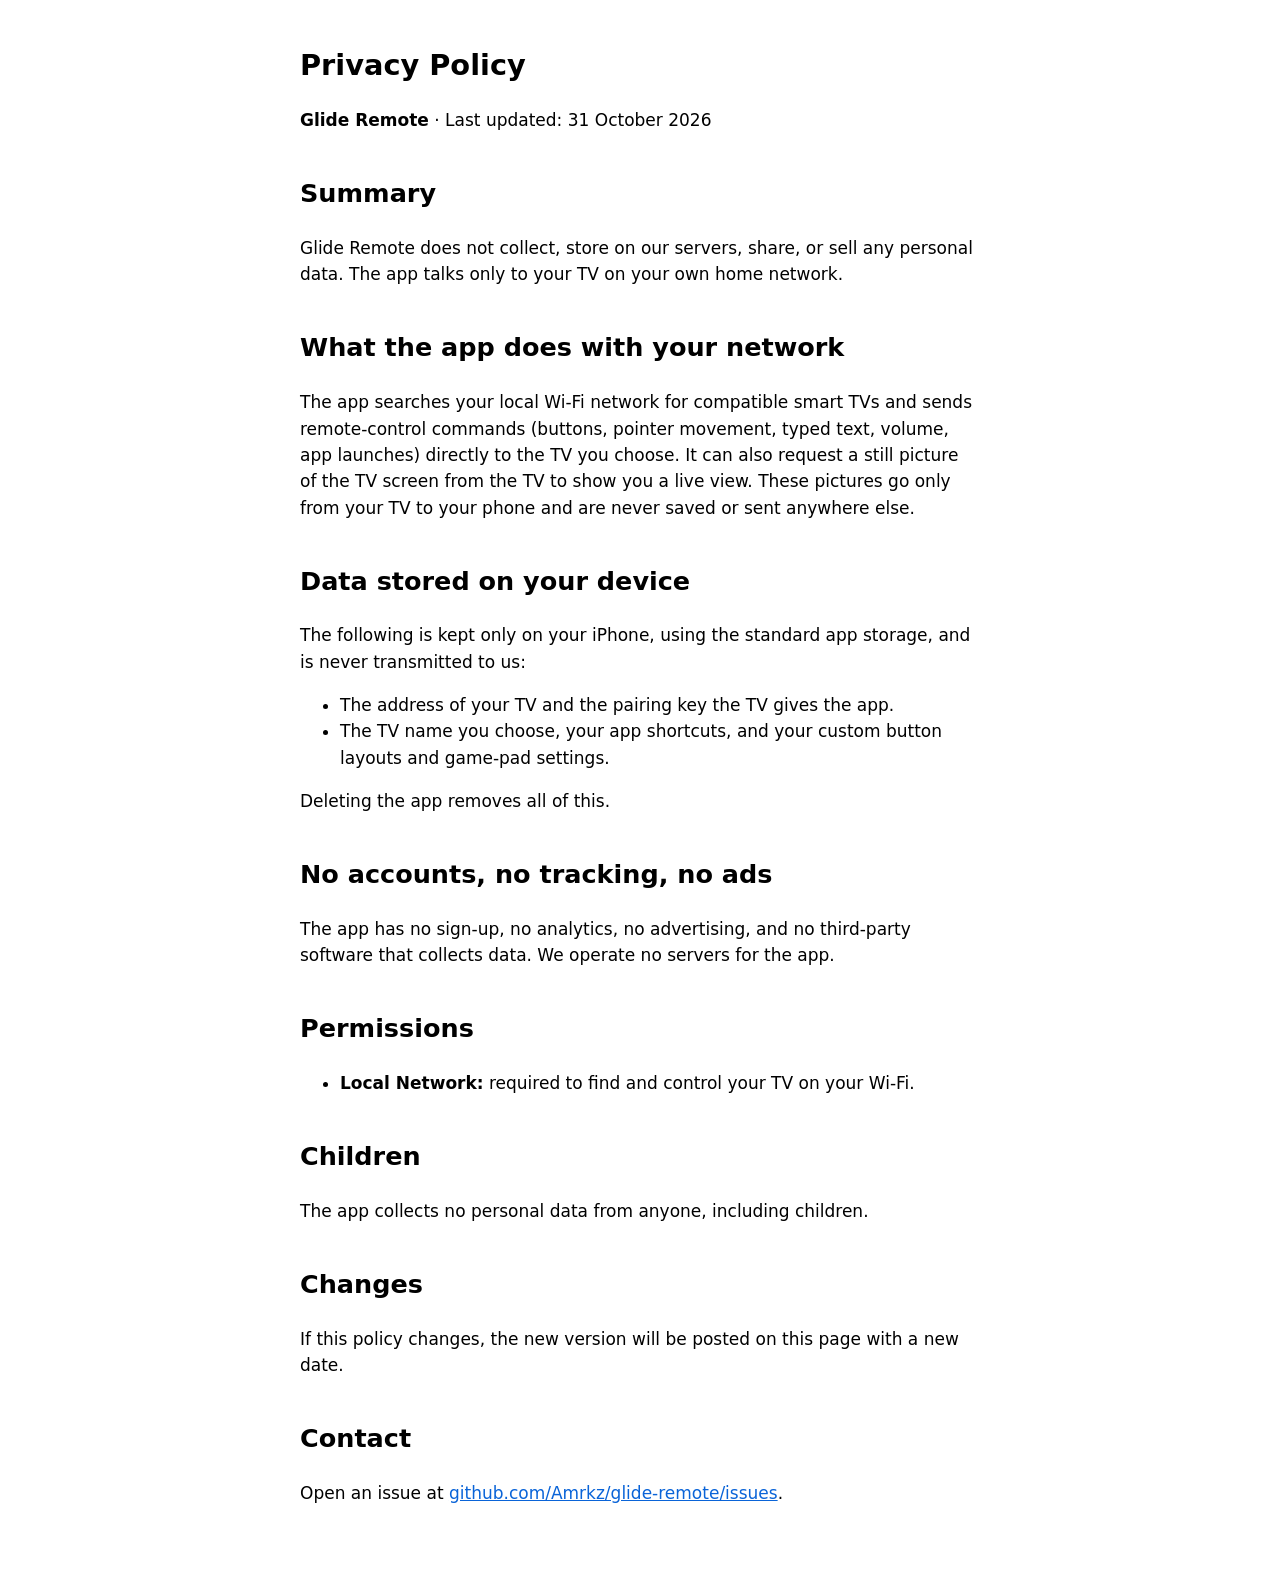
==== privacy.html @ 2a5bd2a6 "Add support and privacy pages for Glide Remote" ====
<!doctype html>
<html lang="en">
<head>
<meta charset="utf-8">
<meta name="viewport" content="width=device-width, initial-scale=1">
<title>Glide Remote – Privacy Policy</title>
<style>
  :root { color-scheme: light dark; }
  body { font: 17px/1.55 -apple-system, system-ui, sans-serif; max-width: 680px; margin: 0 auto; padding: 24px 16px 64px; }
  h1 { font-size: 1.8rem; }
  h2 { margin-top: 1.6em; }
  a { color: #0a64d8; }
</style>
</head>
<body>
<h1>Privacy Policy</h1>
<p><strong>Glide Remote</strong> &middot; Last updated: 31 October 2026</p>

<h2>Summary</h2>
<p>Glide Remote does not collect, store on our servers, share, or sell any personal data. The app talks only to your TV on your own home network.</p>

<h2>What the app does with your network</h2>
<p>The app searches your local Wi-Fi network for compatible smart TVs and sends remote-control commands (buttons, pointer movement, typed text, volume, app launches) directly to the TV you choose. It can also request a still picture of the TV screen from the TV to show you a live view. These pictures go only from your TV to your phone and are never saved or sent anywhere else.</p>

<h2>Data stored on your device</h2>
<p>The following is kept only on your iPhone, using the standard app storage, and is never transmitted to us:</p>
<ul>
  <li>The address of your TV and the pairing key the TV gives the app.</li>
  <li>The TV name you choose, your app shortcuts, and your custom button layouts and game-pad settings.</li>
</ul>
<p>Deleting the app removes all of this.</p>

<h2>No accounts, no tracking, no ads</h2>
<p>The app has no sign-up, no analytics, no advertising, and no third-party software that collects data. We operate no servers for the app.</p>

<h2>Permissions</h2>
<ul>
  <li><strong>Local Network:</strong> required to find and control your TV on your Wi-Fi.</li>
</ul>

<h2>Children</h2>
<p>The app collects no personal data from anyone, including children.</p>

<h2>Changes</h2>
<p>If this policy changes, the new version will be posted on this page with a new date.</p>

<h2>Contact</h2>
<p>Open an issue at <a href="https://github.com/Amrkz/glide-remote/issues">github.com/Amrkz/glide-remote/issues</a>.</p>
</body>
</html>
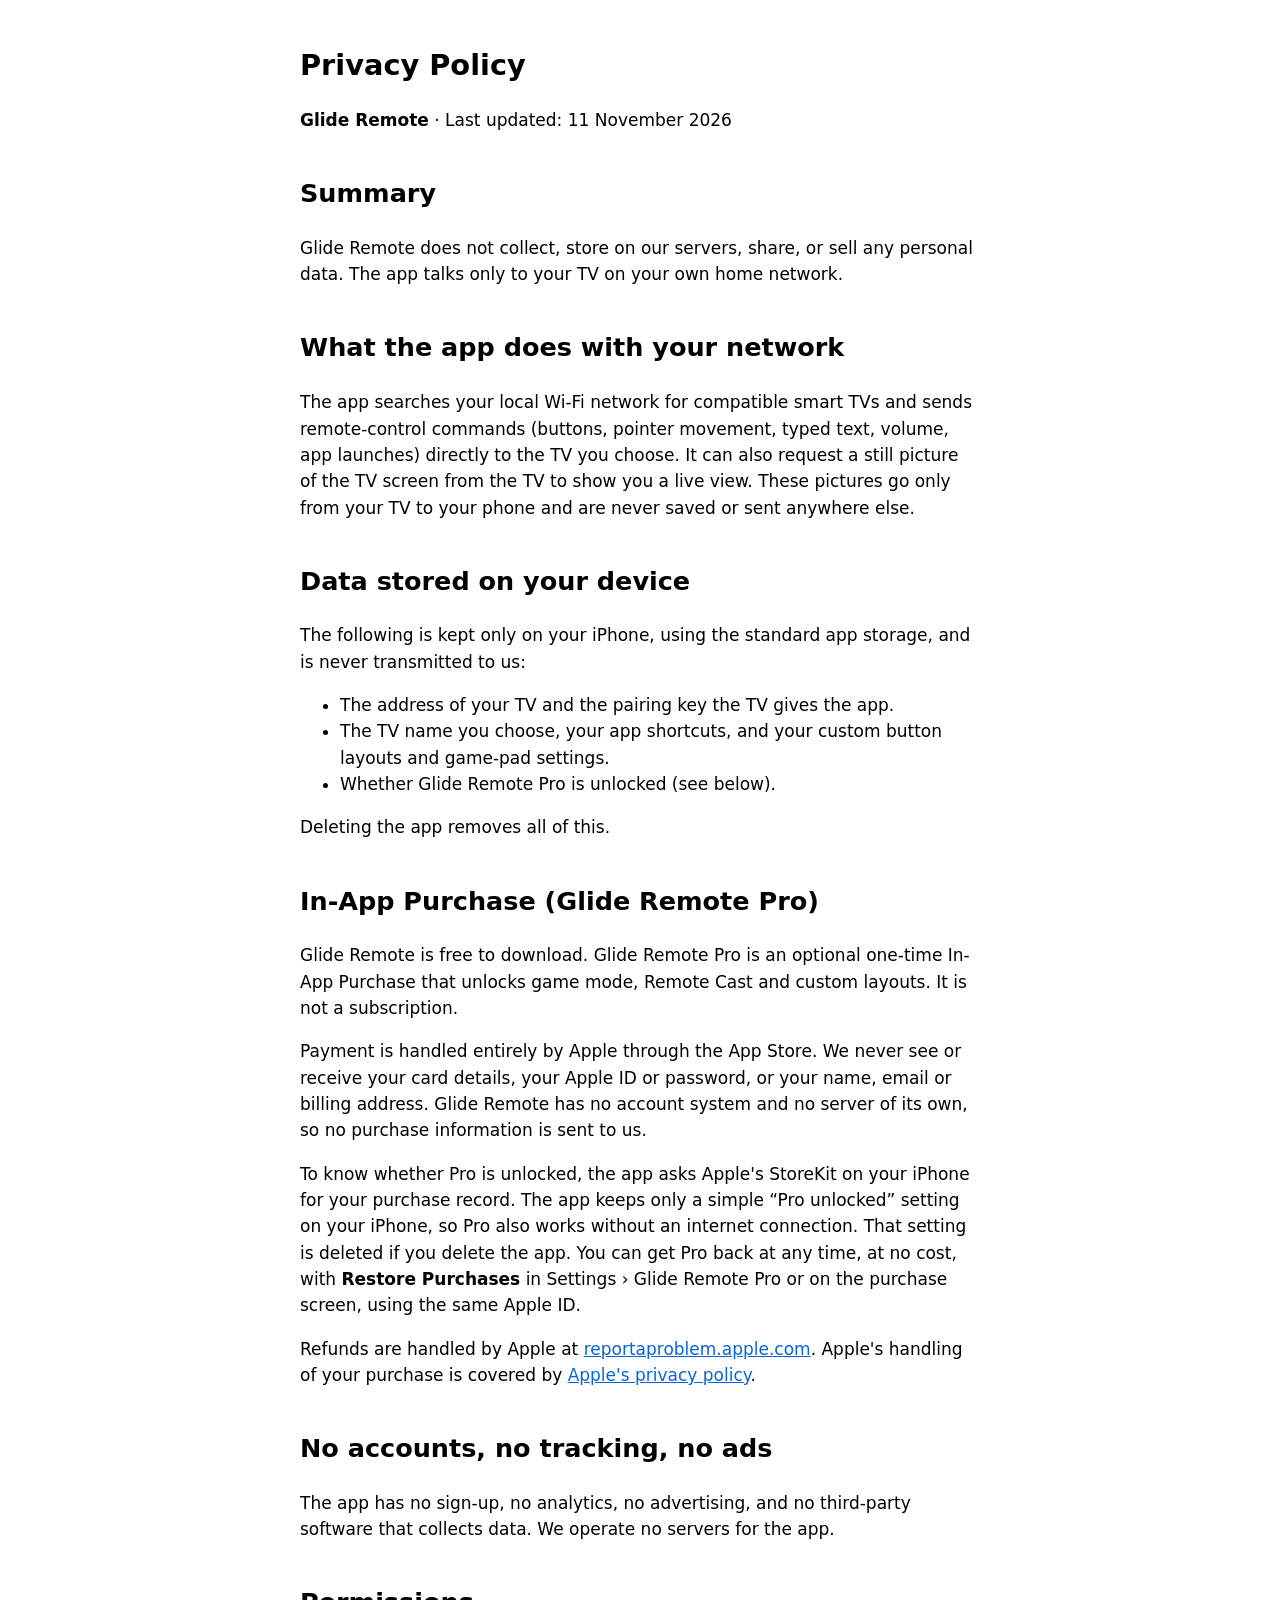
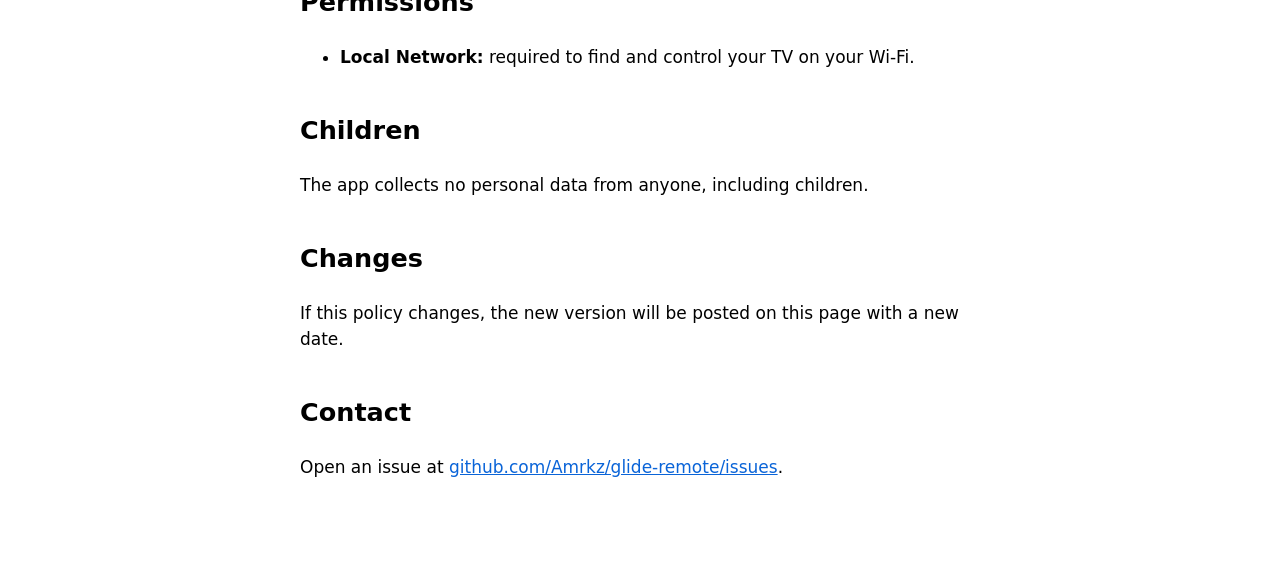
==== commit c5143b15: "Privacy policy: add Glide Remote Pro In-App Purchase section" ====
--- a/privacy.html
+++ b/privacy.html
@@ -14,7 +14,7 @@
 </head>
 <body>
 <h1>Privacy Policy</h1>
-<p><strong>Glide Remote</strong> &middot; Last updated: 31 October 2026</p>
+<p><strong>Glide Remote</strong> &middot; Last updated: 11 November 2026</p>
 
 <h2>Summary</h2>
 <p>Glide Remote does not collect, store on our servers, share, or sell any personal data. The app talks only to your TV on your own home network.</p>
@@ -27,8 +27,15 @@
 <ul>
   <li>The address of your TV and the pairing key the TV gives the app.</li>
   <li>The TV name you choose, your app shortcuts, and your custom button layouts and game-pad settings.</li>
+  <li>Whether Glide Remote Pro is unlocked (see below).</li>
 </ul>
 <p>Deleting the app removes all of this.</p>
+
+<h2>In-App Purchase (Glide Remote Pro)</h2>
+<p>Glide Remote is free to download. Glide Remote Pro is an optional one-time In-App Purchase that unlocks game mode, Remote Cast and custom layouts. It is not a subscription.</p>
+<p>Payment is handled entirely by Apple through the App Store. We never see or receive your card details, your Apple ID or password, or your name, email or billing address. Glide Remote has no account system and no server of its own, so no purchase information is sent to us.</p>
+<p>To know whether Pro is unlocked, the app asks Apple's StoreKit on your iPhone for your purchase record. The app keeps only a simple &ldquo;Pro unlocked&rdquo; setting on your iPhone, so Pro also works without an internet connection. That setting is deleted if you delete the app. You can get Pro back at any time, at no cost, with <strong>Restore Purchases</strong> in Settings &rsaquo; Glide Remote Pro or on the purchase screen, using the same Apple ID.</p>
+<p>Refunds are handled by Apple at <a href="https://reportaproblem.apple.com">reportaproblem.apple.com</a>. Apple's handling of your purchase is covered by <a href="https://www.apple.com/legal/privacy/">Apple's privacy policy</a>.</p>
 
 <h2>No accounts, no tracking, no ads</h2>
 <p>The app has no sign-up, no analytics, no advertising, and no third-party software that collects data. We operate no servers for the app.</p>
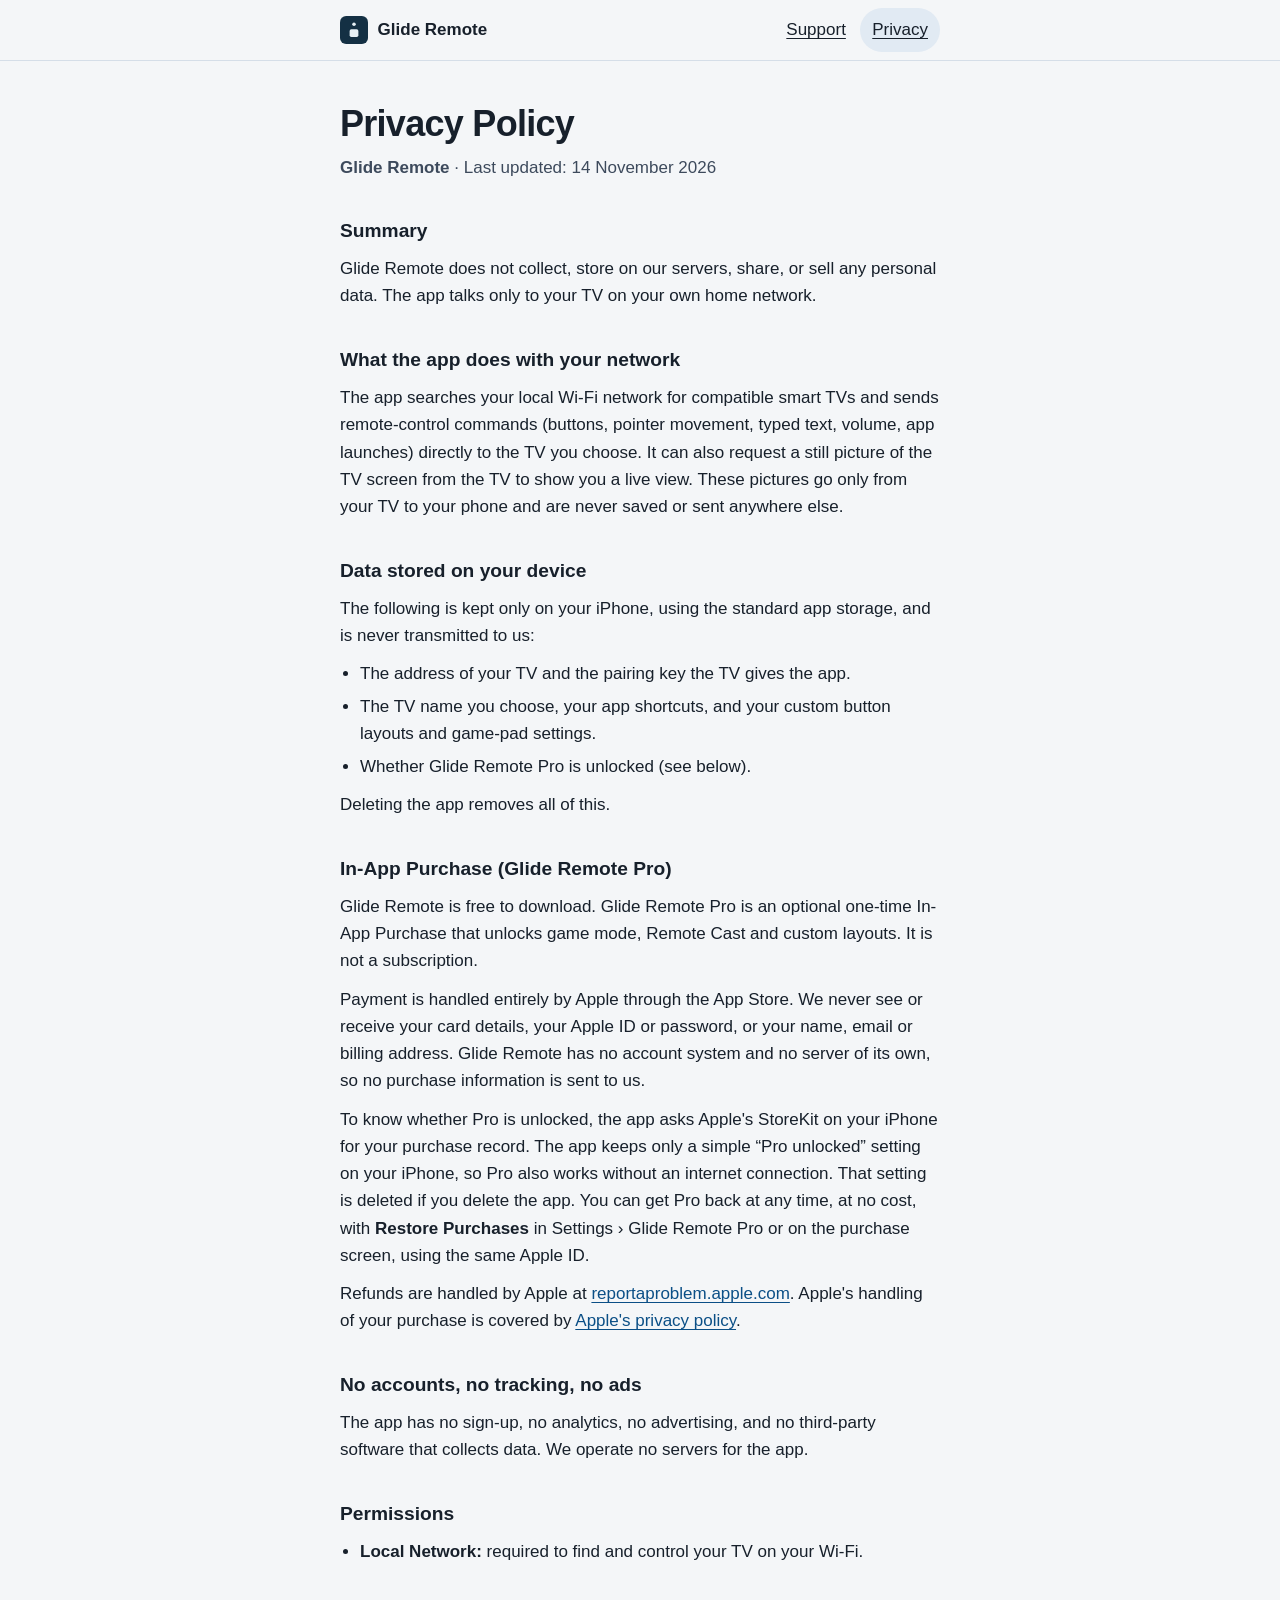
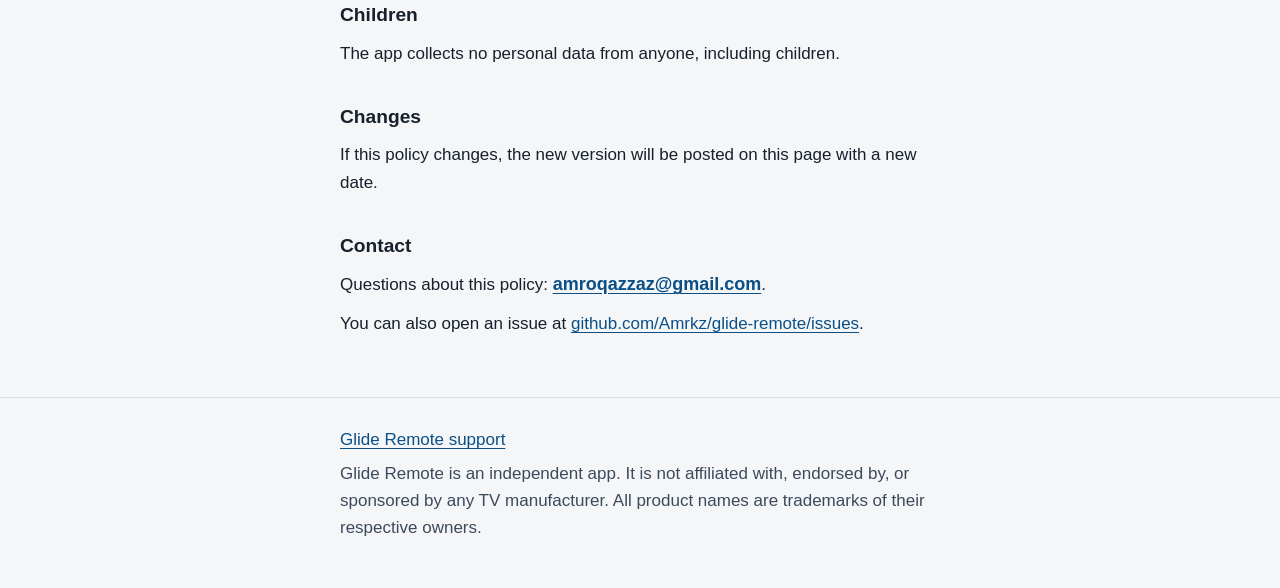
==== commit a3c6c48f: "Make the Glide Remote support site clearer for App Review Add a visible support email, shared stylin" ====
--- a/privacy.html
+++ b/privacy.html
@@ -1,57 +1,82 @@
 <!doctype html>
 <html lang="en">
 <head>
-<meta charset="utf-8">
-<meta name="viewport" content="width=device-width, initial-scale=1">
-<title>Glide Remote – Privacy Policy</title>
-<style>
-  :root { color-scheme: light dark; }
-  body { font: 17px/1.55 -apple-system, system-ui, sans-serif; max-width: 680px; margin: 0 auto; padding: 24px 16px 64px; }
-  h1 { font-size: 1.8rem; }
-  h2 { margin-top: 1.6em; }
-  a { color: #0a64d8; }
-</style>
+  <meta charset="utf-8">
+  <meta name="viewport" content="width=device-width, initial-scale=1">
+  <title>Glide Remote — Privacy Policy</title>
+  <meta name="description" content="Privacy policy for Glide Remote. The app does not collect personal data and talks only to your TV on your home network.">
+  <link rel="canonical" href="https://amrkz.github.io/glide-remote/privacy.html">
+  <link rel="icon" href="favicon.svg" type="image/svg+xml">
+  <link rel="stylesheet" href="styles.css">
+  <meta name="theme-color" content="#f4f6f8" media="(prefers-color-scheme: light)">
+  <meta name="theme-color" content="#10151b" media="(prefers-color-scheme: dark)">
+  <meta property="og:title" content="Glide Remote — Privacy Policy">
+  <meta property="og:description" content="Privacy policy for Glide Remote. The app does not collect personal data and talks only to your TV on your home network.">
+  <meta property="og:type" content="website">
+  <meta property="og:url" content="https://amrkz.github.io/glide-remote/privacy.html">
 </head>
 <body>
-<h1>Privacy Policy</h1>
-<p><strong>Glide Remote</strong> &middot; Last updated: 11 November 2026</p>
+  <a class="skip" href="#content">Skip to content</a>
+  <header class="site-header">
+    <div class="wrap header-bar">
+      <a class="brand" href="index.html">
+        <img src="favicon.svg" alt="" width="28" height="28">
+        Glide Remote
+      </a>
+      <nav aria-label="Site">
+        <a href="index.html">Support</a>
+        <a href="privacy.html" aria-current="page">Privacy</a>
+      </nav>
+    </div>
+  </header>
+  <main id="content" class="wrap">
+    <h1>Privacy Policy</h1>
+    <p class="updated"><strong>Glide Remote</strong> &middot; Last updated: 14 November 2026</p>
 
-<h2>Summary</h2>
-<p>Glide Remote does not collect, store on our servers, share, or sell any personal data. The app talks only to your TV on your own home network.</p>
+    <h2>Summary</h2>
+    <p>Glide Remote does not collect, store on our servers, share, or sell any personal data. The app talks only to your TV on your own home network.</p>
 
-<h2>What the app does with your network</h2>
-<p>The app searches your local Wi-Fi network for compatible smart TVs and sends remote-control commands (buttons, pointer movement, typed text, volume, app launches) directly to the TV you choose. It can also request a still picture of the TV screen from the TV to show you a live view. These pictures go only from your TV to your phone and are never saved or sent anywhere else.</p>
+    <h2>What the app does with your network</h2>
+    <p>The app searches your local Wi-Fi network for compatible smart TVs and sends remote-control commands (buttons, pointer movement, typed text, volume, app launches) directly to the TV you choose. It can also request a still picture of the TV screen from the TV to show you a live view. These pictures go only from your TV to your phone and are never saved or sent anywhere else.</p>
 
-<h2>Data stored on your device</h2>
-<p>The following is kept only on your iPhone, using the standard app storage, and is never transmitted to us:</p>
-<ul>
-  <li>The address of your TV and the pairing key the TV gives the app.</li>
-  <li>The TV name you choose, your app shortcuts, and your custom button layouts and game-pad settings.</li>
-  <li>Whether Glide Remote Pro is unlocked (see below).</li>
-</ul>
-<p>Deleting the app removes all of this.</p>
+    <h2>Data stored on your device</h2>
+    <p>The following is kept only on your iPhone, using the standard app storage, and is never transmitted to us:</p>
+    <ul>
+      <li>The address of your TV and the pairing key the TV gives the app.</li>
+      <li>The TV name you choose, your app shortcuts, and your custom button layouts and game-pad settings.</li>
+      <li>Whether Glide Remote Pro is unlocked (see below).</li>
+    </ul>
+    <p>Deleting the app removes all of this.</p>
 
-<h2>In-App Purchase (Glide Remote Pro)</h2>
-<p>Glide Remote is free to download. Glide Remote Pro is an optional one-time In-App Purchase that unlocks game mode, Remote Cast and custom layouts. It is not a subscription.</p>
-<p>Payment is handled entirely by Apple through the App Store. We never see or receive your card details, your Apple ID or password, or your name, email or billing address. Glide Remote has no account system and no server of its own, so no purchase information is sent to us.</p>
-<p>To know whether Pro is unlocked, the app asks Apple's StoreKit on your iPhone for your purchase record. The app keeps only a simple &ldquo;Pro unlocked&rdquo; setting on your iPhone, so Pro also works without an internet connection. That setting is deleted if you delete the app. You can get Pro back at any time, at no cost, with <strong>Restore Purchases</strong> in Settings &rsaquo; Glide Remote Pro or on the purchase screen, using the same Apple ID.</p>
-<p>Refunds are handled by Apple at <a href="https://reportaproblem.apple.com">reportaproblem.apple.com</a>. Apple's handling of your purchase is covered by <a href="https://www.apple.com/legal/privacy/">Apple's privacy policy</a>.</p>
+    <h2>In-App Purchase (Glide Remote Pro)</h2>
+    <p>Glide Remote is free to download. Glide Remote Pro is an optional one-time In-App Purchase that unlocks game mode, Remote Cast and custom layouts. It is not a subscription.</p>
+    <p>Payment is handled entirely by Apple through the App Store. We never see or receive your card details, your Apple ID or password, or your name, email or billing address. Glide Remote has no account system and no server of its own, so no purchase information is sent to us.</p>
+    <p>To know whether Pro is unlocked, the app asks Apple's StoreKit on your iPhone for your purchase record. The app keeps only a simple &ldquo;Pro unlocked&rdquo; setting on your iPhone, so Pro also works without an internet connection. That setting is deleted if you delete the app. You can get Pro back at any time, at no cost, with <strong>Restore Purchases</strong> in Settings &rsaquo; Glide Remote Pro or on the purchase screen, using the same Apple ID.</p>
+    <p>Refunds are handled by Apple at <a href="https://reportaproblem.apple.com">reportaproblem.apple.com</a>. Apple's handling of your purchase is covered by <a href="https://www.apple.com/legal/privacy/">Apple's privacy policy</a>.</p>
 
-<h2>No accounts, no tracking, no ads</h2>
-<p>The app has no sign-up, no analytics, no advertising, and no third-party software that collects data. We operate no servers for the app.</p>
+    <h2>No accounts, no tracking, no ads</h2>
+    <p>The app has no sign-up, no analytics, no advertising, and no third-party software that collects data. We operate no servers for the app.</p>
 
-<h2>Permissions</h2>
-<ul>
-  <li><strong>Local Network:</strong> required to find and control your TV on your Wi-Fi.</li>
-</ul>
+    <h2>Permissions</h2>
+    <ul>
+      <li><strong>Local Network:</strong> required to find and control your TV on your Wi-Fi.</li>
+    </ul>
 
-<h2>Children</h2>
-<p>The app collects no personal data from anyone, including children.</p>
+    <h2>Children</h2>
+    <p>The app collects no personal data from anyone, including children.</p>
 
-<h2>Changes</h2>
-<p>If this policy changes, the new version will be posted on this page with a new date.</p>
+    <h2>Changes</h2>
+    <p>If this policy changes, the new version will be posted on this page with a new date.</p>
 
-<h2>Contact</h2>
-<p>Open an issue at <a href="https://github.com/Amrkz/glide-remote/issues">github.com/Amrkz/glide-remote/issues</a>.</p>
+    <h2>Contact</h2>
+    <p class="contact">Questions about this policy: <a href="mailto:amroqazzaz@gmail.com">amroqazzaz@gmail.com</a>.</p>
+    <p>You can also open an issue at <a href="https://github.com/Amrkz/glide-remote/issues">github.com/Amrkz/glide-remote/issues</a>.</p>
+  </main>
+  <footer class="site-footer">
+    <div class="wrap">
+      <p><a href="index.html">Glide Remote support</a></p>
+      <p>Glide Remote is an independent app. It is not affiliated with, endorsed by, or sponsored by any TV manufacturer. All product names are trademarks of their respective owners.</p>
+    </div>
+  </footer>
 </body>
 </html>
--- a/styles.css
+++ b/styles.css
@@ -0,0 +1,193 @@
+/* Shared look for the Glide Remote support site.
+   Light colors are on :root. Dark colors are in the block below.
+   To recolor the site, change those variables. */
+
+:root {
+  color-scheme: light dark;
+  --bg: #f4f6f8;
+  --ink: #17202b;
+  --muted: #3d4a5c;
+  --link: #0b4f86;
+  --line: #d5dee8;
+  --notice-bg: #e7eef6;
+  --nav-current: #e1eaf3;
+  --focus: #0b4f86;
+}
+
+@media (prefers-color-scheme: dark) {
+  :root {
+    --bg: #10151b;
+    --ink: #eef3f8;
+    --muted: #c5d0dc;
+    --link: #a9cffc;
+    --line: #2c3846;
+    --notice-bg: #182430;
+    --nav-current: #223140;
+    --focus: #a9cffc;
+  }
+}
+
+* { box-sizing: border-box; }
+
+html { background: var(--bg); }
+
+body {
+  margin: 0;
+  background: var(--bg);
+  color: var(--ink);
+  font: 17px/1.6 -apple-system, BlinkMacSystemFont, "Segoe UI", Helvetica, Arial, sans-serif;
+}
+
+.skip {
+  position: absolute;
+  left: 1rem;
+  top: 1rem;
+  transform: translateY(-200%);
+  background: var(--ink);
+  color: var(--bg);
+  padding: 0.5rem 0.75rem;
+  z-index: 5;
+  text-decoration: none;
+}
+
+.skip:focus { transform: none; }
+
+.wrap {
+  max-width: 40rem;
+  margin: 0 auto;
+  padding-left: max(1.25rem, env(safe-area-inset-left));
+  padding-right: max(1.25rem, env(safe-area-inset-right));
+}
+
+.site-header {
+  border-bottom: 1px solid var(--line);
+  padding-top: env(safe-area-inset-top);
+}
+
+.header-bar {
+  display: flex;
+  flex-wrap: wrap;
+  align-items: center;
+  justify-content: space-between;
+  gap: 0.25rem 1rem;
+  padding-top: 0.5rem;
+  padding-bottom: 0.5rem;
+}
+
+.brand {
+  display: inline-flex;
+  align-items: center;
+  gap: 0.6rem;
+  min-height: 44px;
+  color: var(--ink);
+  font-weight: 700;
+  text-decoration: none;
+}
+
+.brand img {
+  width: 28px;
+  height: 28px;
+  display: block;
+}
+
+nav {
+  display: flex;
+  flex-wrap: nowrap;
+  gap: 0.15rem;
+}
+
+nav a {
+  display: inline-flex;
+  align-items: center;
+  min-height: 44px;
+  padding: 0.35rem 0.75rem;
+  border-radius: 999px;
+  color: var(--ink);
+  text-decoration: underline;
+  text-underline-offset: 0.2em;
+}
+
+nav a[aria-current="page"] {
+  background: var(--nav-current);
+}
+
+main { padding-top: 2.25rem; padding-bottom: 3rem; }
+
+h1 {
+  margin: 0.35rem 0 0.6rem;
+  font-size: clamp(1.8rem, 5vw, 2.25rem);
+  line-height: 1.15;
+  letter-spacing: -0.02em;
+}
+
+h2 {
+  margin: 2.4rem 0 0.6rem;
+  font-size: 1.2rem;
+  line-height: 1.3;
+}
+
+p, ul { margin: 0.7rem 0; }
+
+.lead { font-size: 1.125rem; }
+
+.updated { color: var(--muted); margin-top: 0; }
+
+.notice {
+  background: var(--notice-bg);
+  border-left: 4px solid var(--link);
+  border-radius: 0 12px 12px 0;
+  padding: 0.9rem 1rem;
+  margin: 1.4rem 0 0.4rem;
+}
+
+ul { padding-left: 1.25rem; }
+
+li + li { margin-top: 0.35rem; }
+
+a {
+  text-decoration-thickness: 1px;
+  text-underline-offset: 0.15em;
+  overflow-wrap: break-word;
+}
+
+main a {
+  color: var(--link);
+  text-decoration: underline;
+}
+
+main a:visited { color: var(--link); }
+
+.contact a {
+  font-size: 1.125rem;
+  font-weight: 700;
+}
+
+:focus-visible {
+  outline: 3px solid var(--focus);
+  outline-offset: 3px;
+}
+
+.site-footer {
+  border-top: 1px solid var(--line);
+  padding-top: 1.4rem;
+  padding-bottom: max(2.5rem, env(safe-area-inset-bottom));
+  color: var(--muted);
+}
+
+.site-footer p { margin: 0.4rem 0; }
+
+.site-footer a,
+.site-footer a:visited {
+  color: var(--link);
+  text-decoration: underline;
+}
+
+@media print {
+  .skip, nav { display: none; }
+  body { background: #fff; color: #000; }
+  a[href^="http"]::after,
+  a[href^="mailto:"]::after {
+    content: " (" attr(href) ")";
+    font-size: 0.9em;
+  }
+}
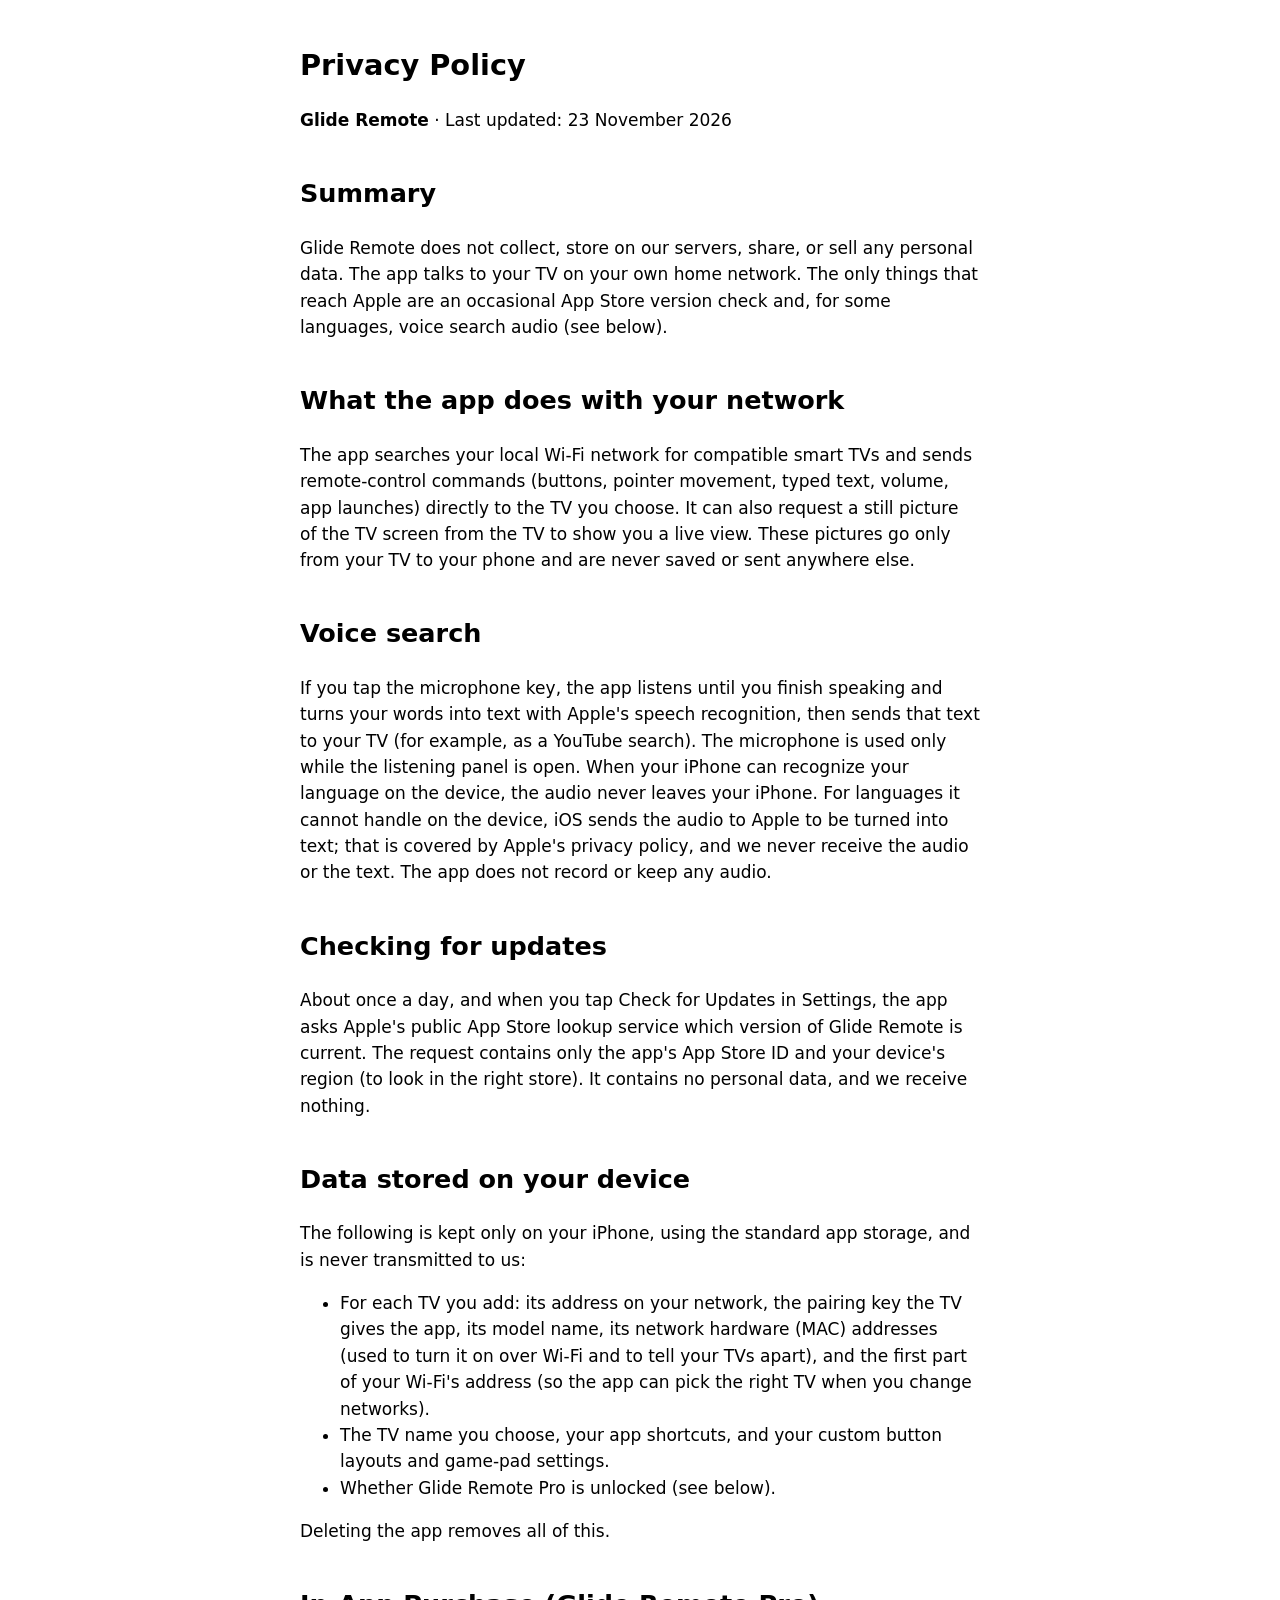
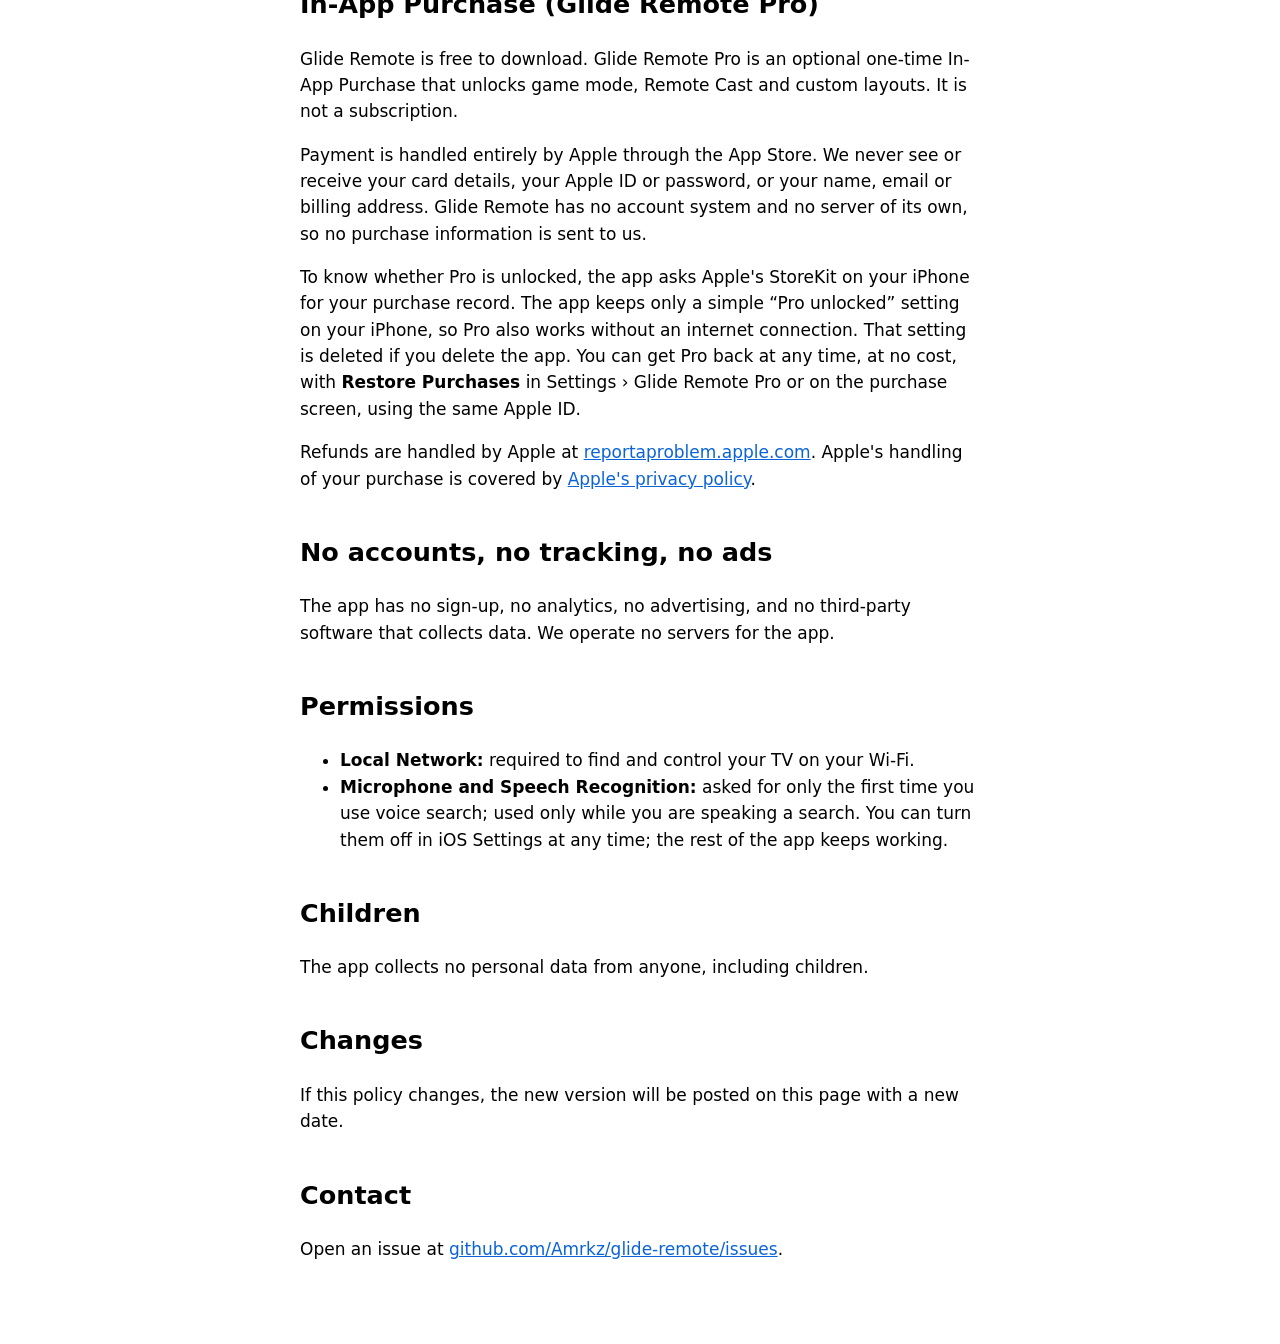
==== commit 9b70d067: "Privacy policy: voice search, update check, saved TVs (app 1.0.5) Co-Authored-By: Claude Opus 5.5 <n" ====
--- a/privacy.html
+++ b/privacy.html
@@ -1,82 +1,64 @@
 <!doctype html>
 <html lang="en">
 <head>
-  <meta charset="utf-8">
-  <meta name="viewport" content="width=device-width, initial-scale=1">
-  <title>Glide Remote — Privacy Policy</title>
-  <meta name="description" content="Privacy policy for Glide Remote. The app does not collect personal data and talks only to your TV on your home network.">
-  <link rel="canonical" href="https://amrkz.github.io/glide-remote/privacy.html">
-  <link rel="icon" href="favicon.svg" type="image/svg+xml">
-  <link rel="stylesheet" href="styles.css">
-  <meta name="theme-color" content="#f4f6f8" media="(prefers-color-scheme: light)">
-  <meta name="theme-color" content="#10151b" media="(prefers-color-scheme: dark)">
-  <meta property="og:title" content="Glide Remote — Privacy Policy">
-  <meta property="og:description" content="Privacy policy for Glide Remote. The app does not collect personal data and talks only to your TV on your home network.">
-  <meta property="og:type" content="website">
-  <meta property="og:url" content="https://amrkz.github.io/glide-remote/privacy.html">
+<meta charset="utf-8">
+<meta name="viewport" content="width=device-width, initial-scale=1">
+<title>Glide Remote – Privacy Policy</title>
+<style>
+  :root { color-scheme: light dark; }
+  body { font: 17px/1.55 -apple-system, system-ui, sans-serif; max-width: 680px; margin: 0 auto; padding: 24px 16px 64px; }
+  h1 { font-size: 1.8rem; }
+  h2 { margin-top: 1.6em; }
+  a { color: #0a64d8; }
+</style>
 </head>
 <body>
-  <a class="skip" href="#content">Skip to content</a>
-  <header class="site-header">
-    <div class="wrap header-bar">
-      <a class="brand" href="index.html">
-        <img src="favicon.svg" alt="" width="28" height="28">
-        Glide Remote
-      </a>
-      <nav aria-label="Site">
-        <a href="index.html">Support</a>
-        <a href="privacy.html" aria-current="page">Privacy</a>
-      </nav>
-    </div>
-  </header>
-  <main id="content" class="wrap">
-    <h1>Privacy Policy</h1>
-    <p class="updated"><strong>Glide Remote</strong> &middot; Last updated: 14 November 2026</p>
+<h1>Privacy Policy</h1>
+<p><strong>Glide Remote</strong> &middot; Last updated: 23 November 2026</p>
 
-    <h2>Summary</h2>
-    <p>Glide Remote does not collect, store on our servers, share, or sell any personal data. The app talks only to your TV on your own home network.</p>
+<h2>Summary</h2>
+<p>Glide Remote does not collect, store on our servers, share, or sell any personal data. The app talks to your TV on your own home network. The only things that reach Apple are an occasional App Store version check and, for some languages, voice search audio (see below).</p>
 
-    <h2>What the app does with your network</h2>
-    <p>The app searches your local Wi-Fi network for compatible smart TVs and sends remote-control commands (buttons, pointer movement, typed text, volume, app launches) directly to the TV you choose. It can also request a still picture of the TV screen from the TV to show you a live view. These pictures go only from your TV to your phone and are never saved or sent anywhere else.</p>
+<h2>What the app does with your network</h2>
+<p>The app searches your local Wi-Fi network for compatible smart TVs and sends remote-control commands (buttons, pointer movement, typed text, volume, app launches) directly to the TV you choose. It can also request a still picture of the TV screen from the TV to show you a live view. These pictures go only from your TV to your phone and are never saved or sent anywhere else.</p>
 
-    <h2>Data stored on your device</h2>
-    <p>The following is kept only on your iPhone, using the standard app storage, and is never transmitted to us:</p>
-    <ul>
-      <li>The address of your TV and the pairing key the TV gives the app.</li>
-      <li>The TV name you choose, your app shortcuts, and your custom button layouts and game-pad settings.</li>
-      <li>Whether Glide Remote Pro is unlocked (see below).</li>
-    </ul>
-    <p>Deleting the app removes all of this.</p>
+<h2>Voice search</h2>
+<p>If you tap the microphone key, the app listens until you finish speaking and turns your words into text with Apple's speech recognition, then sends that text to your TV (for example, as a YouTube search). The microphone is used only while the listening panel is open. When your iPhone can recognize your language on the device, the audio never leaves your iPhone. For languages it cannot handle on the device, iOS sends the audio to Apple to be turned into text; that is covered by Apple's privacy policy, and we never receive the audio or the text. The app does not record or keep any audio.</p>
 
-    <h2>In-App Purchase (Glide Remote Pro)</h2>
-    <p>Glide Remote is free to download. Glide Remote Pro is an optional one-time In-App Purchase that unlocks game mode, Remote Cast and custom layouts. It is not a subscription.</p>
-    <p>Payment is handled entirely by Apple through the App Store. We never see or receive your card details, your Apple ID or password, or your name, email or billing address. Glide Remote has no account system and no server of its own, so no purchase information is sent to us.</p>
-    <p>To know whether Pro is unlocked, the app asks Apple's StoreKit on your iPhone for your purchase record. The app keeps only a simple &ldquo;Pro unlocked&rdquo; setting on your iPhone, so Pro also works without an internet connection. That setting is deleted if you delete the app. You can get Pro back at any time, at no cost, with <strong>Restore Purchases</strong> in Settings &rsaquo; Glide Remote Pro or on the purchase screen, using the same Apple ID.</p>
-    <p>Refunds are handled by Apple at <a href="https://reportaproblem.apple.com">reportaproblem.apple.com</a>. Apple's handling of your purchase is covered by <a href="https://www.apple.com/legal/privacy/">Apple's privacy policy</a>.</p>
+<h2>Checking for updates</h2>
+<p>About once a day, and when you tap Check for Updates in Settings, the app asks Apple's public App Store lookup service which version of Glide Remote is current. The request contains only the app's App Store ID and your device's region (to look in the right store). It contains no personal data, and we receive nothing.</p>
 
-    <h2>No accounts, no tracking, no ads</h2>
-    <p>The app has no sign-up, no analytics, no advertising, and no third-party software that collects data. We operate no servers for the app.</p>
+<h2>Data stored on your device</h2>
+<p>The following is kept only on your iPhone, using the standard app storage, and is never transmitted to us:</p>
+<ul>
+  <li>For each TV you add: its address on your network, the pairing key the TV gives the app, its model name, its network hardware (MAC) addresses (used to turn it on over Wi-Fi and to tell your TVs apart), and the first part of your Wi-Fi's address (so the app can pick the right TV when you change networks).</li>
+  <li>The TV name you choose, your app shortcuts, and your custom button layouts and game-pad settings.</li>
+  <li>Whether Glide Remote Pro is unlocked (see below).</li>
+</ul>
+<p>Deleting the app removes all of this.</p>
 
-    <h2>Permissions</h2>
-    <ul>
-      <li><strong>Local Network:</strong> required to find and control your TV on your Wi-Fi.</li>
-    </ul>
+<h2>In-App Purchase (Glide Remote Pro)</h2>
+<p>Glide Remote is free to download. Glide Remote Pro is an optional one-time In-App Purchase that unlocks game mode, Remote Cast and custom layouts. It is not a subscription.</p>
+<p>Payment is handled entirely by Apple through the App Store. We never see or receive your card details, your Apple ID or password, or your name, email or billing address. Glide Remote has no account system and no server of its own, so no purchase information is sent to us.</p>
+<p>To know whether Pro is unlocked, the app asks Apple's StoreKit on your iPhone for your purchase record. The app keeps only a simple &ldquo;Pro unlocked&rdquo; setting on your iPhone, so Pro also works without an internet connection. That setting is deleted if you delete the app. You can get Pro back at any time, at no cost, with <strong>Restore Purchases</strong> in Settings &rsaquo; Glide Remote Pro or on the purchase screen, using the same Apple ID.</p>
+<p>Refunds are handled by Apple at <a href="https://reportaproblem.apple.com">reportaproblem.apple.com</a>. Apple's handling of your purchase is covered by <a href="https://www.apple.com/legal/privacy/">Apple's privacy policy</a>.</p>
 
-    <h2>Children</h2>
-    <p>The app collects no personal data from anyone, including children.</p>
+<h2>No accounts, no tracking, no ads</h2>
+<p>The app has no sign-up, no analytics, no advertising, and no third-party software that collects data. We operate no servers for the app.</p>
 
-    <h2>Changes</h2>
-    <p>If this policy changes, the new version will be posted on this page with a new date.</p>
+<h2>Permissions</h2>
+<ul>
+  <li><strong>Local Network:</strong> required to find and control your TV on your Wi-Fi.</li>
+  <li><strong>Microphone and Speech Recognition:</strong> asked for only the first time you use voice search; used only while you are speaking a search. You can turn them off in iOS Settings at any time; the rest of the app keeps working.</li>
+</ul>
 
-    <h2>Contact</h2>
-    <p class="contact">Questions about this policy: <a href="mailto:amroqazzaz@gmail.com">amroqazzaz@gmail.com</a>.</p>
-    <p>You can also open an issue at <a href="https://github.com/Amrkz/glide-remote/issues">github.com/Amrkz/glide-remote/issues</a>.</p>
-  </main>
-  <footer class="site-footer">
-    <div class="wrap">
-      <p><a href="index.html">Glide Remote support</a></p>
-      <p>Glide Remote is an independent app. It is not affiliated with, endorsed by, or sponsored by any TV manufacturer. All product names are trademarks of their respective owners.</p>
-    </div>
-  </footer>
+<h2>Children</h2>
+<p>The app collects no personal data from anyone, including children.</p>
+
+<h2>Changes</h2>
+<p>If this policy changes, the new version will be posted on this page with a new date.</p>
+
+<h2>Contact</h2>
+<p>Open an issue at <a href="https://github.com/Amrkz/glide-remote/issues">github.com/Amrkz/glide-remote/issues</a>.</p>
 </body>
 </html>
